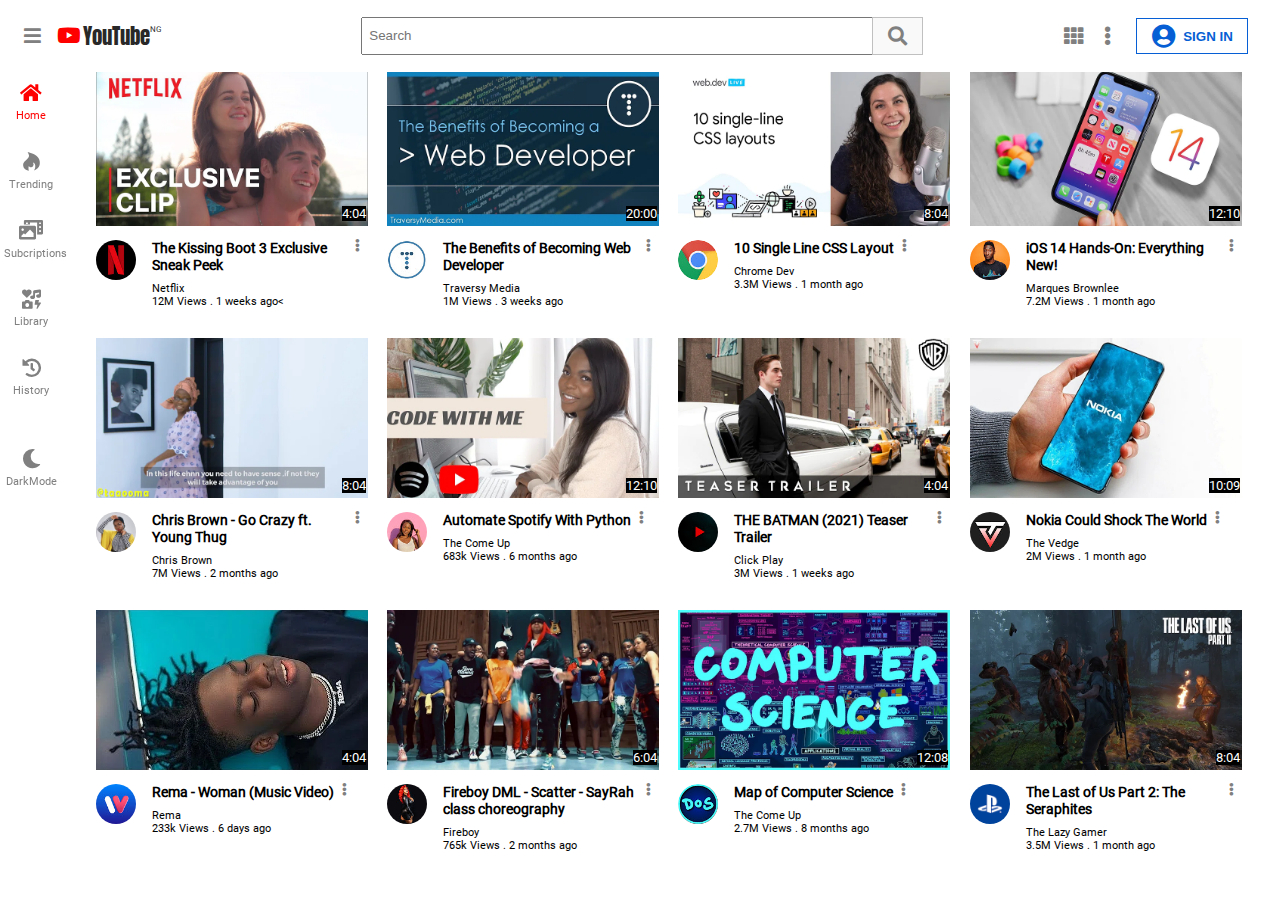
==== index.html @ 557a9b3d "first commit" ====
<!DOCTYPE html>
<html>
<head>

	<title>YouTube</title>
	<meta name="viewport" content="width=device-width, initial-scale=1.0">
	<link rel="stylesheet" type="text/css" href="fontawesome/css/all.css">
	<link rel="stylesheet" id="theme" href="main.css">	
</head>

<body>
	<div class="container">
		<nav> 
			<i class="fas fa-home"><small>Home</small></i> 
			<i class="fab fa-hotjar"><small>Trending</small></i>
			<i class="fab fas fa-photo-video"><small>Subcriptions</small></i>
			<i class="fas fa-icons"><small>Library</small></i> 
			<i class="fas fa-history"><small>History</small></i>
			<br>	
			<i class="fas fa-moon" onclick="darkMode('main.css')"><small>DarkMode</small></i>
		</nav>
		<aside id="aside"> 
			<div>
				<i class="fas fa-bars" onclick="asideClose()"></i>
				<small>
				<i class="fab fa-youtube"></i>YouTube<sup>NG</sup>
				</small>
			</div>

			 	
			<div class="aside-home">
				<small><i class="fas fa-home"></i>Home</small>
				<small><i class="fab fa-hotjar"></i>Trending</small>
				<small><i class="fas fa-photo-video"></i>Subcriptions</small>
				
				<small><i class="fas fa-icons"></i>Library</small> 
				<small><i class="fas fa-history"></i>History</small>
				

			</div>
			
			<div class="aside-content">
				Sign in to like videos,<br>
				comment, and subcribe.
				<button><i class="fas fa-user-circle"></i> SIGN IN</button>
			</div>

		</aside>
		<span class="onClicksearch" id="search">
				<i class="fas fa-long-arrow-alt-left" onclick="searchClose()"></i>
				<input type="text" name="text" placeholder="Search"> 
				<span class="search"><i class="fas fa-search" ></i></span></span>
			<span>
		<header>
			<i class="fas fa-bars" onclick="asideOpen()"></i>
			<small>
				<i class="fab fa-youtube"></i>YouTube<sup>NG</sup></small> 
			<span>
				<input type="text" name="text" placeholder="Search" > 
				<span class="search"><i class="fas fa-search" onclick="searchOpen()"></i></span></span>
			<span>
			<i class="fas fa-th"></i> 
			<i class="fas fa-ellipsis-v"></i>
		</span> 
			<button><i class="fas fa-user-circle"></i> SIGN IN</button>
		</header>
		<main>
			<div class="grid">
				<img src="./img/thumb9.jpg"/>
				<div class="grid-content">
					<div class="grid-img">
						<img src="./img/ut9.jpg"/>
					</div>
					<div class="grid-text">
						<h6>The Kissing Boot 3 Exclusive Sneak Peek</h6> 
						<small> Netflix </i></small>
						<small>12M Views . 1 weeks ago<</small>
					</div>
						<i class="fas fa-ellipsis-v"></i>
					<span>4:04</span>
				</div>
			</div>
			<div class="grid">
				<img src="./img/thumb12.jpg"/>
				<div class="grid-content">
					<div class="grid-img">
						<img src="./img/ut12.jpg"/>
					</div>
					<div class="grid-text">
						<h6>The Benefits of Becoming Web Developer</h6> 
						<small> Traversy Media  </i></small>
						<small>1M Views . 3 weeks ago</small>
					</div>
						<i class="fas fa-ellipsis-v"></i>
					<span>20:00</span>
				</div>
			</div>
			<div class="grid">
				<img src="./img/thumb13.jpg"/>
				<div class="grid-content">
					<div class="grid-img">
						<img src="./img/ut13.jpg"/>
					</div>
					<div class="grid-text">
						<h6>10 Single Line CSS Layout</h6> 
						<small> Chrome Dev </i></small>
						<small>3.3M Views . 1 month ago</small>
					</div>
						<i class="fas fa-ellipsis-v"></i>
					<span>8:04</span>
				</div>
			</div>
			<div class="grid">
				<img src="./img/thumb6.jpg"/>
				<div class="grid-content">
					<div class="grid-img">
						<img src="./img/ut6.jpg"/>
					</div>
					<div class="grid-text">
						<h6>iOS 14 Hands-On: Everything New!</h6> 
						<small> Marques Brownlee </i></small>
						<small>7.2M Views . 1 month ago</small>
					</div>
						<i class="fas fa-ellipsis-v"></i>
					<span>12:10</span>
				</div>
			</div>
			<div class="grid">
				<img src="./img/thumb7.jpg"/>
				<div class="grid-content">
					<div class="grid-img">
						<img src="./img/ut7.jpg"/>
					</div>
					<div class="grid-text">
						<h6>Chris Brown - Go Crazy ft. Young Thug</h6> 
						<small> Chris Brown </i></small>
						<small>7M Views . 2 months ago</small>
					</div>
						<i class="fas fa-ellipsis-v"></i>
					<span>8:04</span>
				</div>
			</div>
			<div class="grid">
				<img src="./img/thumb8.jpg"/>
				<div class="grid-content">
					<div class="grid-img">
						<img src="./img/ut8.jpg"/>
					</div>
					<div class="grid-text">
						<h6>Automate Spotify With Python</h6> 
						<small> The Come Up</i></small>
						<small>683k Views . 6 months ago</small>
					</div>
						<i class="fas fa-ellipsis-v"></i>
					<span>12:10</span>
				</div>
			</div>

			<div class="grid">
				<img src="./img/thumb10.jpg"/>
				<div class="grid-content">
					<div class="grid-img">
						<img src="./img/ut10.jpg"/>
					</div>
					<div class="grid-text">
						<h6>THE BATMAN (2021) Teaser Trailer</h6> 
						<small>Click Play </i></small>
						<small>3M Views . 1 weeks ago</small>
					</div>
						<i class="fas fa-ellipsis-v"></i>
					<span>4:04</span>
				</div>
			</div>


			<div class="grid">
				<img src="./img/thumb11.jpg"/>
				<div class="grid-content">
					<div class="grid-img">
						<img src="./img/ut11.jpg"/>
					</div>
					<div class="grid-text">
						<h6>Nokia Could Shock The World</h6> 
						<small> The Vedge </i></small>
						<small>2M Views . 1 month ago</small>
					</div>
						<i class="fas fa-ellipsis-v"></i>
					<span>10:09</span>
				</div>
			</div>


			<div class="grid">
				<img src="./img/thumb14.jpg"/>
				<div class="grid-content">
					<div class="grid-img">
						<img src="./img/ut14.jpg"/>
					</div>
					<div class="grid-text">
						<h6>Rema - Woman (Music Video)</h6> 
						<small> Rema </i></small>
						<small>233k Views . 6 days ago</small>
					</div>
						<i class="fas fa-ellipsis-v"></i>
					<span>4:04</span>
				</div>
			</div>



			<div class="grid">
				<img src="./img/thumb15.jpg"/>
				<div class="grid-content">
					<div class="grid-img">
						<img src="./img/ut15.jpg"/>
					</div>
					<div class="grid-text">
						<h6>Fireboy DML - Scatter - SayRah class choreography</h6> 
						<small> Fireboy </i></small>
						<small>765k Views . 2 months ago</small>
					</div>
						<i class="fas fa-ellipsis-v"></i>
					<span>6:04</span>
				</div>
			</div>



			<div class="grid">
				<img src="./img/thumb16.jpg"/>
				<div class="grid-content">
					<div class="grid-img">
						<img src="./img/ut16.jpg"/>
					</div>
					<div class="grid-text">
						<h6>Map of Computer Science</h6> 
						<small> The Come Up </i></small>
						<small>2.7M Views . 8 months ago</small>
					</div>
						<i class="fas fa-ellipsis-v"></i>
					<span>12:08</span>
				</div>
			</div>



			<div class="grid">
				<img src="./img/thumb5.jpg"/>
				<div class="grid-content">
					<div class="grid-img">
						<img src="./img/ut5.jpg"/>
					</div>
					<div class="grid-text">
						<h6>The Last of Us Part 2: The Seraphites</h6> 
						<small> The Lazy Gamer </i></small>
						<small>3.5M Views . 1 month ago</small>
					</div>
						<i class="fas fa-ellipsis-v"></i>
					<span>8:04</span>
				</div>
			</div>



		</main>	
	</div>

	<script>
		var element= document.getElementById('search');
		var element2= document.getElementById('aside');
		var element3= document.getElementById('theme');
	function searchOpen() {
		element.style.display = 'flex'
	}
	function searchClose(){
		element.style.display = 'none'
	}
	function asideOpen() {
		element2.style.display = 'flex'
	}
	function asideClose(){
		element2.style.display = 'none'
	}
	function darkMode(){
			if (element3.getAttribute("href")=='main.css') {
				element3.href = 'maindark.css'
			} 
				else {
				element3.href = 'main.css'
				}
		}
	</script>
</body>
</html>
---- main.css ----
*{
	box-sizing: border-box;
	padding: 0;
	margin: 0;
	
}
body {
  font-family: Roboto, Arial, sans-serif;
  font-size: 1.2rem;

}

@font-face {
  font-family: "Roboto";
  src: url(./assets/Roboto-Regular.ttf);
}
@font-face {
  font-family: "Anton";
  src: url(./assets/Anton-Regular.ttf);
}
i{
	color: grey;
	margin: 0 0.5rem;
}
aside{
		display: none;
		flex-direction: column;
		height: 100vh;
		width: 14rem;
		z-index: 20;
		position: fixed;
		background: #fff;
		left: 0;
		box-shadow: 0 4px 8px 0 rgba(0, 0, 0, 0.2), 0 6px 20px 0 rgba(0, 0, 0,
0.19) 
	}
	aside  div{
	font-size: 1.2rem;
	padding-top: 0.5rem;
	margin-bottom: 1.5rem;
	padding-left: 1rem;
	border-top: 1px solid rgba(192,192,192,0.4);
	display: flex;
	flex-direction: column;
	}
	aside small{
		padding: 0.5rem;
		font-weight: 200;
		font-size: 15px;
		font-family: roboto;	
		color: #000;
		cursor: pointer;
	}
	aside  div:nth-child(1) small i {
		color: red;
		font-size: 1.5rem;
		margin-right: 1px;
		cursor: pointer;

	}
	
	aside  div:nth-child(1) small {
		font-size: 1.1rem;
		font-weight:800;
		display: flex;
	}
	
aside  div:nth-child(1){
	align-items: center;
	margin-bottom: 0.5rem;
	flex-direction: row;
	cursor: pointer;

}
.aside-home{
	padding:0;
	margin: 0;
}
.aside-home small i{
	padding-right:  0.7rem
}

.aside-home small{
	width: 100%;
	padding: 0.9rem;
	font-size: 1rem;
	font-weight: 500;
}
 .aside-home small:nth-child(1){
    background: rgba(192,192,192,0.4);
	}
.aside-home small:nth-child(1) i{
	color: red;
}
.aside-home small:nth-child(4){
	border-top: 1px solid rgba(192,192,192,0.4);
}
.aside-home small:nth-child(5){
	border-bottom: 1px solid rgba(192,192,192,0.4);
}
.aside-content{
	font-size: 1rem;
	margin-left: 0.5rem;
	padding-bottom: 1.5rem;
	border-bottom: 1px solid rgba(192,192,192,0.4);
}
.aside-content button{
	margin-top: 0.8rem
}	
nav{
	display: none;
	z-index: 10;
	padding-top: 2rem;
}


.container{
	display: grid;
	grid-template-areas: "header" "main";
	grid-template-rows: 4rem auto;
	margin-top: 0;
}

header{
	grid-area: header;
    display: flex;
    align-items: center;
    width: 100vw;
    justify-content: center;
    cursor: pointer;
    position: fixed;
    background: #fff;
    z-index: 5;
    height: 8vh;
    padding:0 1rem;
}
header small{
	flex: 1;
	display: flex;
	align-items: center;
	color: rgb(41, 40, 40);
    font-family: "Anton";
    font-size: 1.3rem;
    font-weight: 400;
}
header input{
	display: none;
}

header small i{
	color: red;
	margin-right: 3px;
	cursor: pointer;

}
header small sup{
	font-size: 0.5rem;
	font-family: Roboto, Arial;
	margin-bottom: 0.8rem;
}
header span:nth-of-type(2){
	width:5rem;
}

button{
	border: 1.5px solid #065fd4;
	color: #065fd4;
	padding: 5px 10px;
	background: #fff;
	text-align: center;
	display: flex;
	align-items:  center;
	font-weight: 600;
	justify-content: center;
	cursor: pointer;
	width: 7rem;
	margin-right: 1rem;
}
button:hover{
	background: #065fd4;
	color: #fff;
}
button:hover i{
	color: #fff;
}
 button i{
	color: #065fd4;
	font-size: 1.5rem;
	margin-left:1px; 

}


main{
	display: flex;
	flex-direction: column;
	align-items: center;
	position: relative;
	top:50px;
	justify-content: center;

}
main .grid{
	max-width: 320px;
    height: 10rem;
    position: relative;
    display: inline-block;
    margin-bottom: 6rem;
    margin-top: 1rem;
    margin-right: 1.2rem;
    cursor: pointer;
    font-size: 0.8rem;
}
main .grid span{
	position: absolute;
	right: 2px;
	bottom: 5px;
	color: #fff;
	z-index: 3;
	background-color: black;
}
.grid img{
	width: 100%;
	height: inherit;
}
.grid-content{
	display: flex;
	margin-top: 0.7rem;
}
.grid-img{
	display: inline;
	max-width: 40px;
	margin-right: 1rem;
}
.grid-img img{
	width: 100%;
	border-radius:100%;

}
.grid-text{
	display: flex;
	flex-direction: column;
}
.grid-text i{
	font-size: 1.1rem;
	padding-top: 2px;
}
.grid-text h6{
	font-size:0.9rem;
}

.grid-text small:nth-of-type(1){
	margin-top: 0.5rem;

} 
/* OnClick Search*/ 
.onClicksearch{ 
	width: 99vw; 
	display: flex; 
	align-items:center; 
	font-size:20px;
	padding-left: 1rem;
	position: fixed;
	top:0;
	z-index: 20;
	height: 10vh;
	background: #fff;
	display: none;
	} 
.onClicksearch input{
	width: 70vw; 
	height: 30px; 
	border: 1px solid blue; 
	border-radius: 7px; 
	margin:0.5rem; 
	box-shadow: 0 4px 8px 0 rgba(0, 0, 0, 0.2), 0 6px 20px 0 rgba(0, 0, 0,
0.19) 

}

.onClicksearch .search i {
	display: flex;
	justify-content: center;
	align-items: center;
	border: 1px solid blue; 
	border-radius: 7px; 
	margin:0.5rem; 
	box-shadow: 0 4px 8px 0 rgba(0, 0, 0, 0.2), 0 6px 20px 0 rgba(0, 0, 0,
0.19) 
	width: 1000px;
	height: 30px;
	}

/*large Screen*/
@media only screen and (min-width: 700px){
	header input{
		display: block;
		width: 40vw;
		padding: 0.4rem;
		border-radius: 8px
		border:2px solid silver;
		cursor: pointer;
	}
	header small{
		flex-grow: 1;
		padding-right: 1rem;
	}
	header span:nth-of-type(1){
		display: flex;
		flex: 4;
		margin-right: 1rem;
		cursor: pointer;
		justify-content: center;
	}
	header span:nth-of-type(1) input{
		max-width: 50vw; 
	}
	header .search{
		max-width: 4vw;
		display: flex;
		justify-content: center;
		background:rgba(192,192,192,0.1);
		padding: 0.5rem;
		margin-left: -1px;
		border: 1px solid silver;
		width: 100px;
		cursor: pointer;
		font-weight: lighter;
	}

	nav{
		display: flex;
		flex-direction: column;
		position: fixed;
		top: 40px;
		left: 0px;
		margin-left: 0;
		height: 100vh;
		width: 4rem;
		z-index: 2;
	}
	nav small{
		display: flex;
		justify-content: center;
		align-items: center;
		align-content: center;
		padding: 0.5rem;
		font-weight: 100;
		font-size: 11px;
		font-family: roboto;

	}
	nav i:nth-child(1) {
		color: red
	}

	nav i:nth-child(3) small{
		padding-left: 1rem;
	}
	nav i{
		padding: 0.7rem 0.1rem;
		width: 3rem;
		padding-left: 0;
		text-align: center;
		display: flex;
		flex-direction: column; 
		justify-content: center;
		align-items: center;
		align-content: center;
	}
	main{
		margin-left:  rem;
		flex-direction: row;
		flex-wrap: wrap;
		width: 96%;
		margin-left: 4rem;
	}
	main .grid{
	max-width: 17rem;
	}
	
}
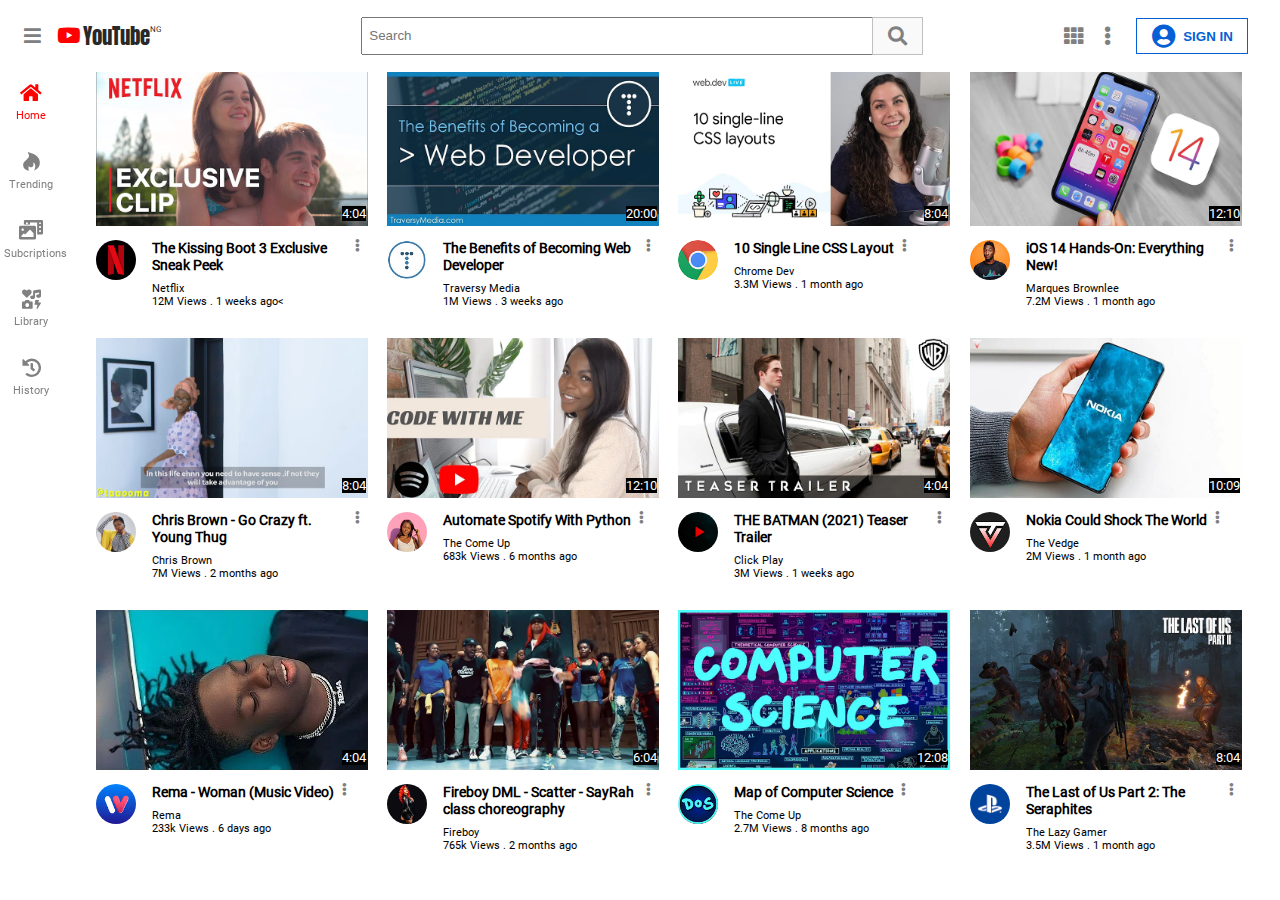
==== commit cee83554: "Update index.html" ====
--- a/index.html
+++ b/index.html
@@ -17,7 +17,7 @@
 			<i class="fas fa-icons"><small>Library</small></i> 
 			<i class="fas fa-history"><small>History</small></i>
 			<br>	
-			<i class="fas fa-moon" onclick="darkMode('main.css')"><small>DarkMode</small></i>
+<!-- 			<i class="fas fa-moon" onclick="darkMode('main.css')"><small>DarkMode</small></i> -->
 		</nav>
 		<aside id="aside"> 
 			<div>
@@ -291,4 +291,4 @@
 		}
 	</script>
 </body>
-</html>+</html>
